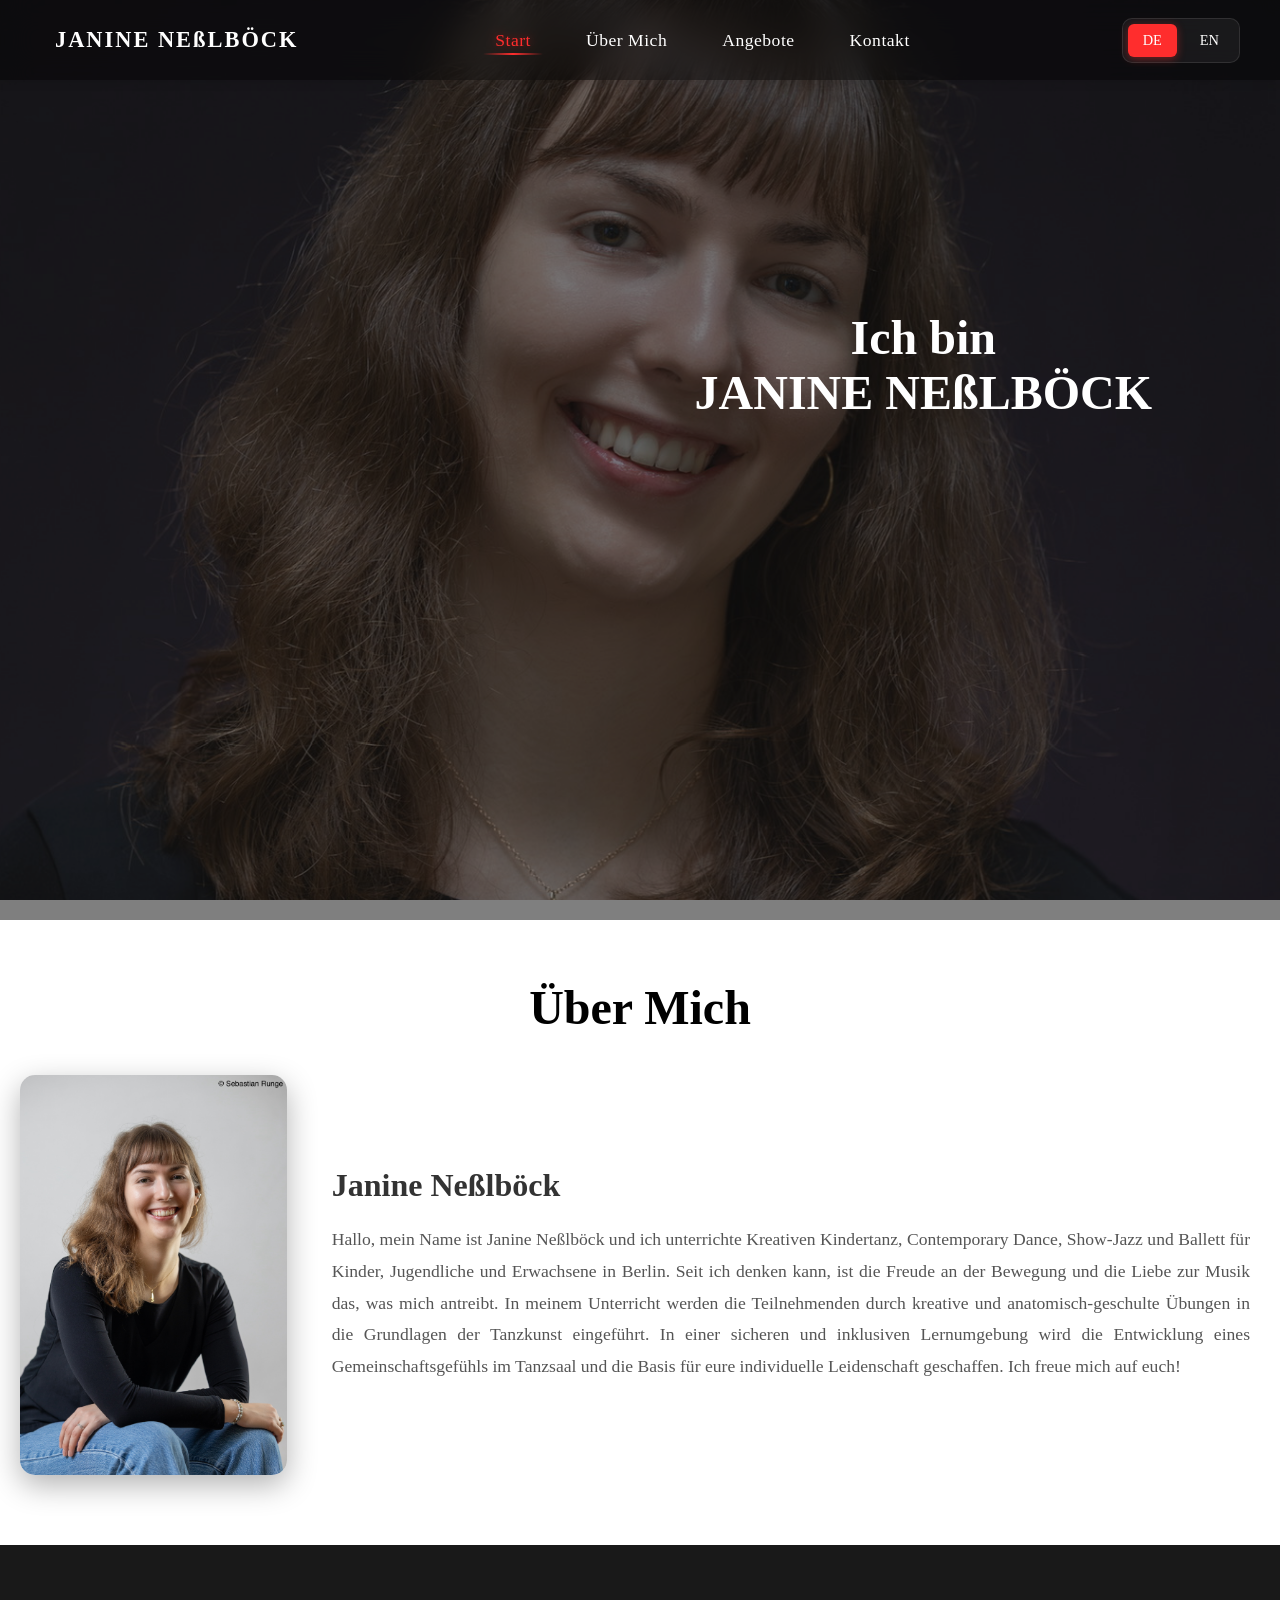
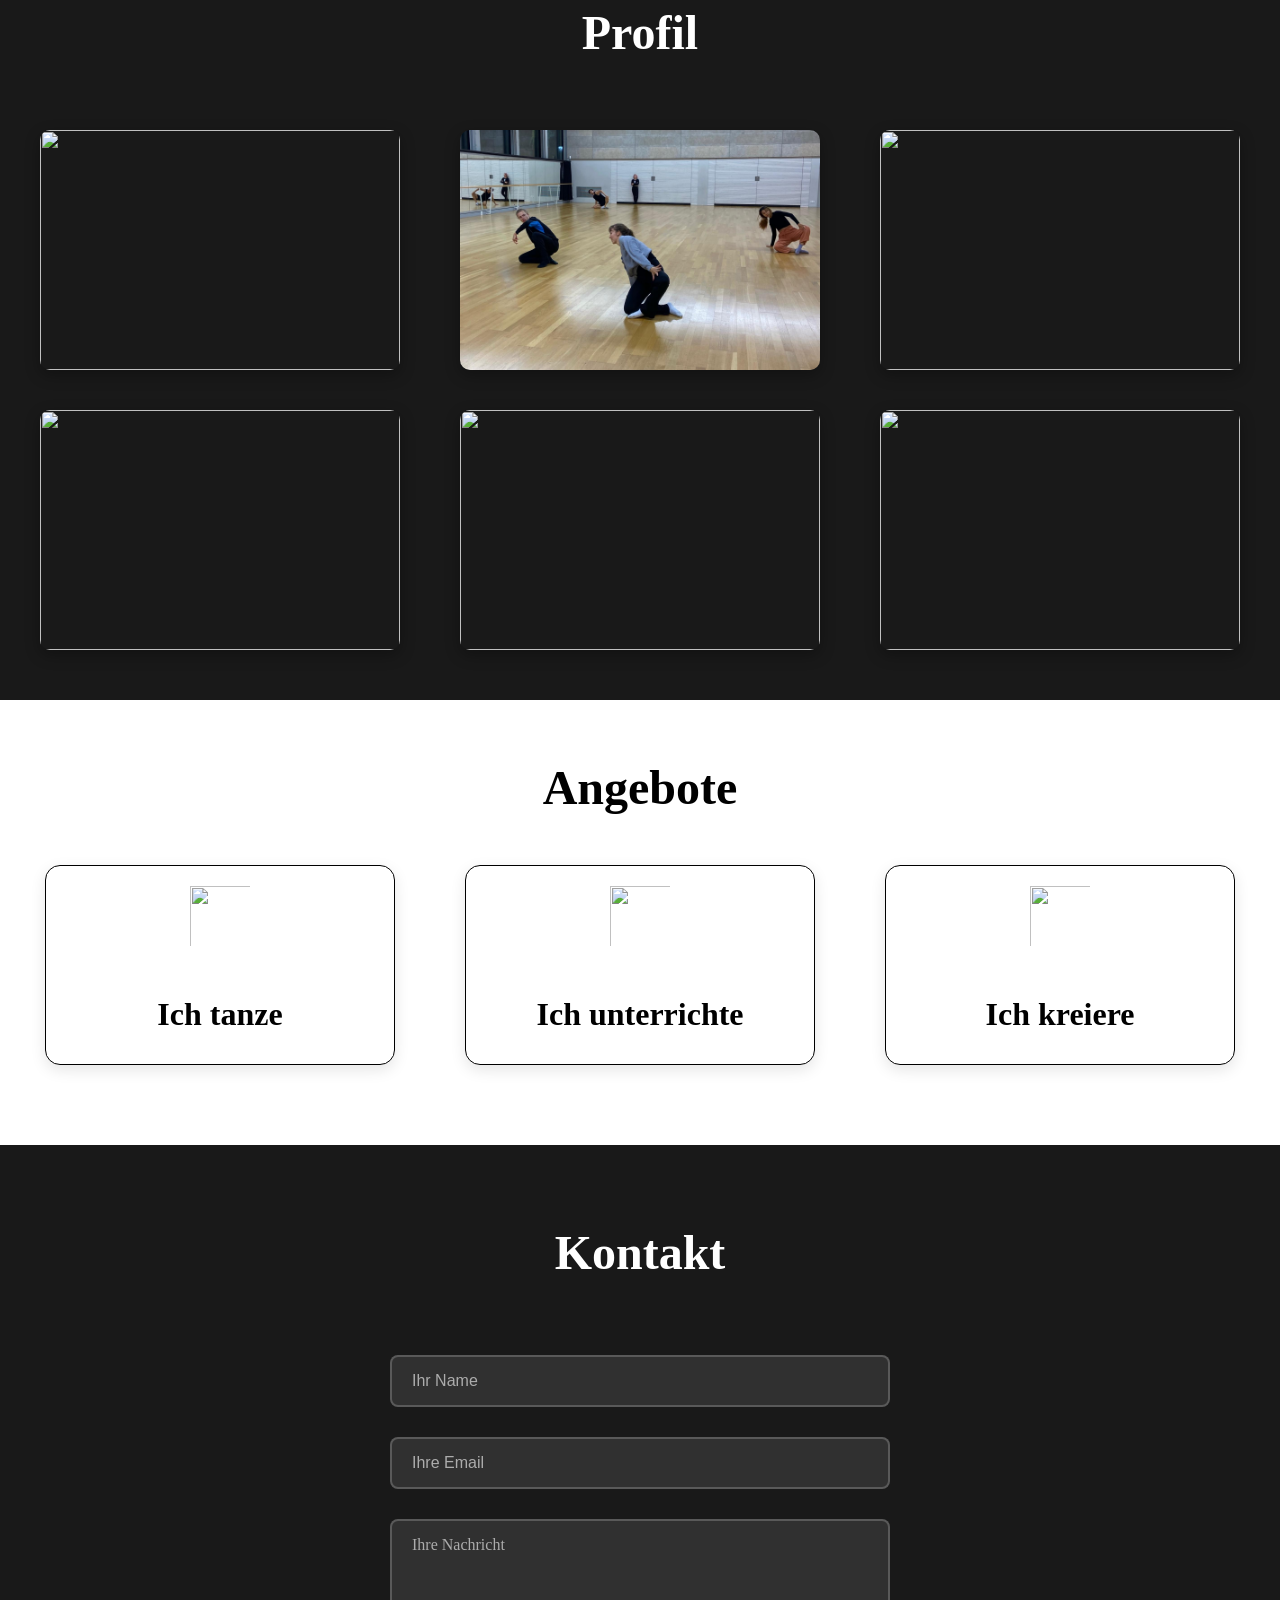
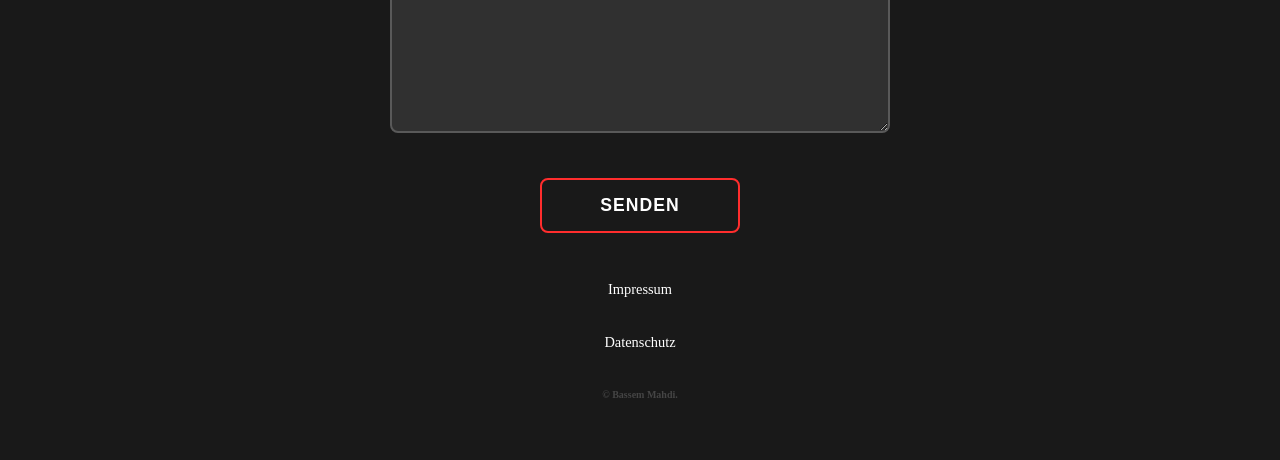
==== index.html @ e85efb84 "redign the website to use animation and set up the new images" ====
<!DOCTYPE html>
<html lang="de">

<head>
  <!-- Google tag (gtag.js) -->
<script async src="https://www.googletagmanager.com/gtag/js?id=G-K46KR4M9SP"></script>
<script>
  window.dataLayer = window.dataLayer || [];
  function gtag(){dataLayer.push(arguments);}
  gtag('js', new Date());

  gtag('config', 'G-K46KR4M9SP');
</script>
  <meta charset="UTF-8">
   <!-- <meta http-equiv="X-UA-Compatible" content="IE=edge"> -->
   <meta name="viewport" content="width=device-width, initial-scale=1.0">
  <title>Janine Neßlböck</title>
  <link rel="stylesheet" href="css/style.css">
  <link rel="stylesheet" media="screen and (max-width: 800px)" href="css/tablet.css">
  <link rel="stylesheet" media="screen and (max-width: 530px)" href="css/phone.css">
  <link rel="icon" type="image/x-icon" href="dance1.png">

</head>

<body>
  <nav class="navbar">
    <div class="nav-logo">
      <a href="#home" class="logo-link">JANINE NEßLBÖCK</a>
    </div>
    <ul>
      <li><a href="#home">Start</a></li>
      <li><a href="#about">Über Mich</a></li>
      <li><a href="#services">Angebote</a></li>
      <li><a href="#contact">Kontakt</a></li>
    </ul>
    <div class="languagehead">
      <a class="language active" href="index.html">DE</a>
      <a class="language" href="indexen.html">EN</a>
    </div>
  </nav>

  <section id="home">
    <div class="main">
      <h1 class="headings">Ich bin <br> JANINE NEßLBÖCK</h1>
      <!-- <button class="btn">Hire Me </button> -->
    </div>
  </section>

  <section id="about">


    <H1 class="headings">Über Mich</H1>
    <div  id="pic">

      <img src="./public/images/about-me.jpeg" alt="">
      <div id="intro">
        <h2>Janine Neßlböck</h2>
        <p>Hallo, 
          mein Name ist Janine Neßlböck und ich unterrichte Kreativen Kindertanz, Contemporary Dance, Show-Jazz und Ballett für Kinder, Jugendliche und Erwachsene in Berlin. 
          Seit ich denken kann, ist die Freude an der Bewegung und die Liebe zur Musik das, was mich antreibt. In meinem Unterricht werden die Teilnehmenden durch kreative 
          und anatomisch-geschulte Übungen in die Grundlagen der Tanzkunst eingeführt. In einer sicheren und inklusiven Lernumgebung wird die Entwicklung eines Gemeinschaftsgefühls im Tanzsaal 
          und die Basis für eure individuelle Leidenschaft geschaffen. Ich freue mich auf euch!
      
    



        </p>
      </div>
    </div>
  </section>

  <section id="profile">
    <h1 class="headings">Profil</h1>
    <div class="gallery">
      <img src="img_1.JPEG" alt="">
      <img src="./public/images/img_7.jpeg" alt="">
      <img src="img_3.jpg" alt="">
      <img src="img_4.JPG" alt="">
      <img src="img_5.png" alt="">
      <img src="img_6.jpg" alt="">
    </div>
  </section>

  <section id="services">
    <h2 class="headings">Angebote</h2>
    <div class="row">

      <div class="box">
        <img src="dance1.png" alt="">
        <h1 class="services1">Ich tanze</h1>
        <!-- <p>grghil rlkgwgn lgwn lckfk lcgwkgk jrilgjkv rvklg rgveo
          kzbjthjoilkj gj oigk gvkj hallo gal fnti do this hg but you
          lglbmfb njfgn nf nvjdlf dfljb dfldkjbjh flnfkdjfl dfhldfkj
          gudigj djfbkfhg uirh ghkljgkrjk dkdn ghuergeg hggkj giljkghu
          grlgrihj gjkrtjgn rut uirg nnvfdhu ierkjrg grljkg gjkrgj erg hu
          erglkjnlgjn jkgnrkgje gerggeri gergnejgk uingen eringkergjn egji
        </p> -->
      </div>

      <div class="box">
        <img src="dance2.png" alt="">
        <h1 class="services1">Ich unterrichte </h1>
        <!-- <p>grghil rlkgwgn lgwn lckfk lcgwkgk jrilgjkv rvklg rgveo
          kzbjthjoilkj gj oigk gvkj hallo gal fnti do this hg bu
          lglbmfb njfgn nf nvjdlf dfljb dfldkjbjh flnfkdjfl dfhl
          gudigj djfbkfhg uirh ghkljgkrjk dkdn ghuergeg hggkj
          grlgrihj gjkrtjgn rut uirg nnvfdhu ierkjrg grljkg gjkr
        </p> -->
      </div>

      <div class="box">
        <img src="dance3.png" alt="">
        <h1 class="services1">Ich kreiere</h1>
        <!-- <p>grghil rlkgwgn lgwn lckfk lcgwkgk jrilgjkv rvklg rgveo
          kzbjthjoilkj gj oigk gvkj hallo gal fnti do this hg but you
          lglbmfb njfgn nf nvjdlf dfljb dfldkjbjh flnfkdjfl dfhldfkj
          gudigj djfbkfhg uirh ghkljgkrjk dkdn ghuergeg hggkj giljkgh
          grlgrihj gjkrtjgn rut uirg nnvfdhu ierkjrg grljkg gjkr
          erglkjnlgjn jkgnrkgje uingen eringkergjn egji
        </p> -->
      </div>
    </div>
  </section>

  <section id="contact">
    <h1 class="headings">Kontakt</h1>
    <form action="https://formspree.io/f/xeqwljql"  method="POST" class="form">
      <input type="text" name="name" class="input" placeholder="Ihr Name">
      <input type="email" name="email" class="input" placeholder="Ihre Email">
      <textarea name="message" id="msg" cols="30" rows="10" placeholder="Ihre Nachricht"></textarea>
      <input type="submit" value="senden" id="send">

      <a class="language" href="impressum.html">Impressum</a>
      <a class="language" href="datenschutz.html">Datenschutz</a>
      <h3 class="rights">© Bassem Mahdi.</h3>
    </form>
  </section>

  <script>
    // Navbar scroll effect
    window.addEventListener('scroll', function() {
      const navbar = document.querySelector('.navbar');
      if (window.scrollY > 50) {
        navbar.classList.add('scrolled');
      } else {
        navbar.classList.remove('scrolled');
      }
    });

    // Intersection Observer for scroll animations
    const observerOptions = {
      threshold: 0.1,
      rootMargin: '0px 0px -50px 0px'
    };

    const observer = new IntersectionObserver(function(entries) {
      entries.forEach(entry => {
        if (entry.isIntersecting) {
          entry.target.style.opacity = '1';
          entry.target.style.transform = 'translateY(0)';
          observer.unobserve(entry.target); // Stop observing once animated
        }
      });
    }, observerOptions);

    // Observe all sections
    document.addEventListener('DOMContentLoaded', function() {
      const sections = document.querySelectorAll('#about, #profile, #services, #contact');
      sections.forEach(section => {
        observer.observe(section);
      });

      // Animate gallery images on scroll
      const galleryImages = document.querySelectorAll('.gallery img');
      const imageObserver = new IntersectionObserver(function(entries) {
        entries.forEach((entry, index) => {
          if (entry.isIntersecting) {
            setTimeout(() => {
              entry.target.style.opacity = '1';
              entry.target.style.transform = 'scale(1)';
            }, index * 100);
          }
        });
      }, observerOptions);

      galleryImages.forEach(img => {
        img.style.opacity = '0';
        img.style.transform = 'scale(0.8)';
        img.style.transition = 'opacity 0.6s ease, transform 0.6s ease';
        imageObserver.observe(img);
      });

      // Animate service boxes on scroll
      const boxes = document.querySelectorAll('.box');
      const boxObserver = new IntersectionObserver(function(entries) {
        entries.forEach((entry, index) => {
          if (entry.isIntersecting) {
            setTimeout(() => {
              entry.target.style.opacity = '1';
              entry.target.style.transform = 'scale(1)';
            }, index * 150);
          }
        });
      }, observerOptions);

      boxes.forEach(box => {
        box.style.opacity = '0';
        box.style.transform = 'scale(0.9)';
        box.style.transition = 'opacity 0.6s ease, transform 0.6s ease';
        boxObserver.observe(box);
      });
    });

    // Smooth scroll for navigation links
    document.querySelectorAll('a[href^="#"]').forEach(anchor => {
      anchor.addEventListener('click', function (e) {
        e.preventDefault();
        const target = document.querySelector(this.getAttribute('href'));
        if (target) {
          target.scrollIntoView({
            behavior: 'smooth',
            block: 'start'
          });
        }
      });
    });

    // Active navigation link based on scroll position
    const navLinks = document.querySelectorAll('.navbar ul li a');
    const sections = document.querySelectorAll('section[id]');

    function highlightActiveSection() {
      let current = '';
      sections.forEach(section => {
        const sectionTop = section.offsetTop;
        const sectionHeight = section.clientHeight;
        if (window.pageYOffset >= sectionTop - 100) {
          current = section.getAttribute('id');
        }
      });

      navLinks.forEach(link => {
        link.classList.remove('active');
        if (link.getAttribute('href') === '#' + current) {
          link.classList.add('active');
        }
      });
    }

    window.addEventListener('scroll', highlightActiveSection);
    highlightActiveSection(); // Call on page load
  </script>

</body>

</html>
---- css/style.css ----
*{
    margin: 0;
    padding: 0;
    box-sizing: border-box;
}
html{
    scroll-behavior: smooth;
}

/* Keyframe Animations */
@keyframes slideInFromLeft {
    0% {
        transform: translateX(-100%);
        opacity: 0;
    }
    100% {
        transform: translateX(0);
        opacity: 1;
    }
}

@keyframes fadeInUp {
    0% {
        transform: translateY(30px);
        opacity: 0;
    }
    100% {
        transform: translateY(0);
        opacity: 1;
    }
}

@keyframes fadeIn {
    0% {
        opacity: 0;
    }
    100% {
        opacity: 1;
    }
}

@keyframes scaleIn {
    0% {
        transform: scale(0.9);
        opacity: 0;
    }
    100% {
        transform: scale(1);
        opacity: 1;
    }
}

/*Navbar*/

.navbar{
    display: flex;
    justify-content: space-between;
    align-items: center;
    background-color: rgba(0, 0, 0, 0.7);
    position: sticky;
    top: 0;
    z-index: 1000;
    backdrop-filter: blur(15px);
    -webkit-backdrop-filter: blur(15px);
    transition: all 0.3s ease;
    animation: fadeIn 0.5s ease-out;
    padding: 0 40px;
    min-height: 80px;
    box-shadow: 0 2px 10px rgba(0, 0, 0, 0.1);
}

.navbar.scrolled {
    background-color: rgba(0, 0, 0, 0.95);
    box-shadow: 0 4px 30px rgba(0, 0, 0, 0.5);
    min-height: 70px;
    padding: 0 40px;
}

.nav-logo {
    display: flex;
    align-items: center;
    flex-shrink: 0;
}

.logo-link {
    text-decoration: none;
    color: white;
    font-family: century;
    font-size: 1.4rem;
    font-weight: bold;
    letter-spacing: 2px;
    transition: all 0.3s ease;
    padding: 10px 15px;
    border-radius: 8px;
    position: relative;
    overflow: hidden;
}

.logo-link::before {
    content: '';
    position: absolute;
    top: 0;
    left: -100%;
    width: 100%;
    height: 100%;
    background: linear-gradient(90deg, transparent, rgba(255, 45, 45, 0.2), transparent);
    transition: left 0.5s ease;
}

.logo-link:hover::before {
    left: 100%;
}

.logo-link:hover {
    color: white;
    transform: translateY(-2px);
    text-shadow: 0 2px 15px rgba(255, 45, 45, 0.5);
}

.navbar ul{
    display: flex;
    list-style: none;
    margin: 0;
    padding: 0;
    gap: 5px;
    align-items: center;
}

.navbar ul li{
    font-family: century;
    font-size: 1.1rem;
    font-weight: 500;
    position: relative;
}

.navbar ul li a{
    text-decoration: none;
    color: white;
    padding: 12px 25px;
    transition: all 0.3s ease;
    border-radius: 8px;
    position: relative;
    display: block;
    letter-spacing: 0.5px;
    font-weight: 500;
}

.navbar ul li a::before {
    content: '';
    position: absolute;
    bottom: 8px;
    left: 50%;
    width: 0;
    height: 2px;
    background: linear-gradient(90deg, transparent, rgb(255, 45, 45), transparent);
    transition: all 0.4s cubic-bezier(0.4, 0, 0.2, 1);
    transform: translateX(-50%);
    border-radius: 2px;
}

.navbar ul li a:hover::before {
    width: 70%;
}

.navbar ul li a:hover{
    background-color: rgba(255, 255, 255, 0.08);
    color: white;
    transform: translateY(-2px);
    text-shadow: 0 2px 10px rgba(255, 45, 45, 0.3);
}

.navbar ul li a:active {
    transform: translateY(0);
}

/* Active navigation link */
.navbar ul li a.active {
    color: rgb(255, 45, 45);
    text-shadow: 0 0 10px rgba(255, 45, 45, 0.5);
}

.navbar ul li a.active::before {
    width: 70%;
    background: linear-gradient(90deg, transparent, rgb(255, 45, 45), transparent);
}

.languagehead{
    display: flex;
    gap: 8px;
    align-items: center;
    margin-left: 30px;
    padding: 5px;
    background-color: rgba(255, 255, 255, 0.05);
    border-radius: 10px;
    border: 1px solid rgba(255, 255, 255, 0.1);
}

.language {
    text-decoration: none;
    padding: 8px 15px;
    font-size: 0.9rem;
    color: white;
    border-radius: 6px;
    transition: all 0.3s ease;
    font-weight: 500;
    position: relative;
    display: inline-block;
}

.language:hover {
    background-color: rgba(255, 45, 45, 0.2);
    color: white;
    transform: translateY(-2px);
    box-shadow: 0 4px 12px rgba(255, 45, 45, 0.3);
}

.language:active {
    transform: translateY(0);
}

/* Active language indicator */
.language.active {
    background-color: rgb(255, 45, 45);
    color: white;
    box-shadow: 0 2px 8px rgba(255, 45, 45, 0.4);
}


/* Home setion*/

#home{
    display: flex;
    flex-direction: column;
    background-color:  rgba(0, 0, 0,0.5);
    height: 840px;
    justify-content: center;
    align-items: center;
    color: white;
}
#home::before{
    content: "";
    position: absolute;
    top: 0;
    right: 0;
    background: url('background.png') no-repeat center 35% / cover;
    height: 900px;
    width: 110%;
    z-index: -1;
    opacity: .9;
}
.main{
    display: flex;
    flex-direction: column;
    /*border: 1px solid;*/
    align-items: center;
    position: absolute;
    top: 30%;
    right: 10%;
    animation: slideInFromLeft 1s ease-out;
}
.headings{
    font-family: century;
    font-size: 3rem;
    text-align: center;
    margin: 40px 0px;
    animation: fadeInUp 0.8s ease-out;
}

.btn{
    padding: 10px 35px;
    background-color: transparent;
    border: 1px solid white;
    color: white;
    outline: none;
    transition: .6s ease;
}

.btn:hover{
    cursor: pointer;
    background-color: white;
    color: black;
    box-shadow: 0 0 5px white, 0 0 10px white, 0 0 15px white;
    font-size: bold;
}

/* About Section*/

#about{
    display: flex;
    flex-direction: column;
    box-sizing: border-box;
    padding: 20px;
    margin-bottom: 50px;
    opacity: 0;
    transform: translateY(30px);
    transition: opacity 0.8s ease-out, transform 0.8s ease-out;
}

#pic{
    display: flex;
    gap: 30px;
    align-items: center;
}
#pic img{
    width: 575px;
    height: 400px;
    object-fit: cover;
    border-radius: 15px;
    box-shadow: 0 10px 30px rgba(0, 0, 0, 0.3);
    transition: transform 0.5s ease, box-shadow 0.5s ease;
    animation: scaleIn 0.8s ease-out 0.5s backwards;
}

#pic img:hover {
    transform: scale(1.05);
    box-shadow: 0 15px 40px rgba(0, 0, 0, 0.4);
}

#intro{
   display: flex;
   flex-direction: column;
   text-align: justify;
   padding: 10px;
   padding-left: 15px;
   animation: fadeInUp 0.8s ease-out 0.7s backwards;
}

#intro h2{
    font-size: 2rem;
    margin-bottom: 20px;
    color: #333;
}

#intro p{
    line-height: 1.8;
    font-size: 1.1rem;
    color: #555;
}

#profile{
    display: flex;
    flex-direction: column;
    background-color: rgba(0, 0, 0,0.9) ;
    color: white;
    align-items: center;
    padding: 20px;
    opacity: 0;
    transform: translateY(30px);
    transition: opacity 0.8s ease-out, transform 0.8s ease-out;
}

.gallery{
    display: flex;
    flex-wrap: wrap;
    justify-content: space-around;
    box-sizing: border-box;
    gap: 20px;
    padding: 20px 0;
}

.gallery img{
    width: 360px;
    height: 240px;
    margin: 10px;
    object-fit: cover;
    border-radius: 10px;
    transition: transform 0.4s ease, box-shadow 0.4s ease, filter 0.4s ease;
    cursor: pointer;
    box-shadow: 0 5px 15px rgba(0, 0, 0, 0.3);
    animation: scaleIn 0.6s ease-out backwards;
}

.gallery img:nth-child(1) { animation-delay: 0.1s; }
.gallery img:nth-child(2) { animation-delay: 0.2s; }
.gallery img:nth-child(3) { animation-delay: 0.3s; }
.gallery img:nth-child(4) { animation-delay: 0.4s; }
.gallery img:nth-child(5) { animation-delay: 0.5s; }
.gallery img:nth-child(6) { animation-delay: 0.6s; }

.gallery img:hover {
    transform: scale(1.1) translateY(-10px);
    box-shadow: 0 15px 35px rgba(255, 255, 255, 0.2);
    filter: brightness(1.1);
}

/* service */

#services{
    display: flex;
    flex-direction: column;
    padding: 20px;
    margin-bottom: 50px;
    opacity: 0;
    transform: translateY(30px);
    transition: opacity 0.8s ease-out, transform 0.8s ease-out;
}

.services1{
    font-family: century;
    font-size: 2rem;
    text-align: center;
    margin: 40px 0px;
}

.row{
    display: flex;
    justify-content: space-around;
    flex-wrap: wrap;
    box-sizing: border-box;
    gap: 20px;
}

.box{
    display: flex;
    flex-direction: column;
    width: 350px;
    height: 200px;
    border: 1px solid black;
    margin: 10px;
    align-items: center;
    text-align: justify;
    padding: 10px;
    border-radius: 15px;
    background: linear-gradient(to top, rgb(255,45,45) 50%, white 50%);
    background-size: 100% 200%;
    transition: all .8s ease;
    cursor: pointer;
    animation: scaleIn 0.6s ease-out backwards;
    box-shadow: 0 5px 15px rgba(0, 0, 0, 0.1);
}

.box:nth-child(1) { animation-delay: 0.1s; }
.box:nth-child(2) { animation-delay: 0.2s; }
.box:nth-child(3) { animation-delay: 0.3s; }

.box:hover{
    background-position: left bottom;
    color: white;
    border: none;
    box-shadow: 0 0 30px rgba(255, 45, 45, 0.6);
    transform: translateY(-10px) scale(1.05);
}

.box img{
    width: 80px;
    height: 80px;
    padding-top: 10px;
    padding: 10px;
    transition: transform 0.5s ease;
}

.box:hover img {
    transform: rotate(360deg) scale(1.1);
}

/* contact section*/

#contact{
    display: flex;
    flex-direction: column;
    box-sizing: border-box;
    background-color: rgba(0, 0, 0,0.9) ;
    color: white;
    padding: 40px 20px;
    opacity: 0;
    transform: translateY(30px);
    transition: opacity 0.8s ease-out, transform 0.8s ease-out;
}

.form{
    display: flex;
    flex-direction: column;
    align-items: center;
    margin: 20px 0px;
    max-width: 600px;
    width: 100%;
    margin-left: auto;
    margin-right: auto;
}

.input{
   padding: 15px 20px;
   margin: 15px;
   width: 100%;
   max-width: 500px;
   border: 2px solid rgba(255, 255, 255, 0.2);
   outline: none;
   background-color: rgba(255, 255, 255, 0.1);
   color: white;
   border-radius: 8px;
   font-size: 1rem;
   transition: all 0.3s ease;
}

.input::placeholder {
    color: rgba(255, 255, 255, 0.6);
}

.input:focus {
    border-color: rgb(255, 45, 45);
    background-color: rgba(255, 255, 255, 0.15);
    box-shadow: 0 0 15px rgba(255, 45, 45, 0.3);
    transform: translateY(-2px);
}

#msg{
    width: 100%;
    max-width: 500px;
    padding: 15px 20px;
    margin: 15px;
    border: 2px solid rgba(255, 255, 255, 0.2);
    outline: none;
    background-color: rgba(255, 255, 255, 0.1);
    color: white;
    border-radius: 8px;
    font-size: 1rem;
    font-family: inherit;
    resize: vertical;
    min-height: 150px;
    transition: all 0.3s ease;
}

#msg::placeholder {
    color: rgba(255, 255, 255, 0.6);
}

#msg:focus {
    border-color: rgb(255, 45, 45);
    background-color: rgba(255, 255, 255, 0.15);
    box-shadow: 0 0 15px rgba(255, 45, 45, 0.3);
    transform: translateY(-2px);
}

#send{
    width: 200px;
    padding: 15px 30px;
    margin: 30px 15px;
    border: 2px solid rgb(255, 45, 45);
    outline: none;
    background-color: transparent;
    color: white;
    border-radius: 8px;
    font-size: 1.1rem;
    font-weight: bold;
    cursor: pointer;
    transition: all 0.3s ease;
    text-transform: uppercase;
    letter-spacing: 1px;
}

#send:hover{
    background-color: rgb(255, 45, 45);
    box-shadow: 0 0 20px rgba(255, 45, 45, 0.6);
    transform: translateY(-3px) scale(1.05);
}

#send:active {
    transform: translateY(-1px) scale(1.02);
}

.form .language {
    margin: 10px;
    padding: 8px 15px;
    transition: all 0.3s ease;
    border-radius: 5px;
}

.form .language:hover {
    background-color: rgba(255, 255, 255, 0.2);
    transform: translateX(5px);
}

.rights{
    font-size: x-small;
    color: rgba(171, 171, 171, 0.3);
    margin-top: 20px;
    text-align: center;
}
---- css/tablet.css ----
/* Navbar */
.navbar {
    padding: 0 20px;
    min-height: 70px;
}

.navbar.scrolled {
    padding: 0 20px;
    min-height: 65px;
}

.logo-link {
    font-size: 1.1rem;
    letter-spacing: 1px;
}

.navbar ul li {
    font-size: 1rem;
}

.navbar ul li a {
    padding: 10px 18px;
}

.languagehead {
    margin-left: 15px;
    gap: 5px;
}

.language {
    padding: 6px 12px;
    font-size: 0.85rem;
}

/* headings */
.headings{
    font-size: 2.5rem;
}

/* About  */

#pic {
    flex-direction: column;
    align-items: center;
}

#pic img{
    width: 475px;
    height: 300px;
    border-radius: 15px;
}

#intro h2{
    text-align: center;
    padding: 10px;
}

/* Contact  */
#contact {
    padding: 35px 20px;
}

.form {
    margin: 20px 0;
}

.input{
    width: 100%;
    max-width: 500px;
    padding: 13px 18px;
    margin: 12px 0;
    font-size: 0.95rem;
}

#msg{
    width: 100%;
    max-width: 500px;
    padding: 13px 18px;
    margin: 12px 0;
    font-size: 0.95rem;
    min-height: 130px;
}

#send{
    width: 100%;
    max-width: 300px;
    min-width: 150px;
    padding: 14px 25px;
    margin: 25px 0;
    font-size: 1.05rem;
}

.form .language {
    margin: 10px 8px;
    padding: 8px 14px;
    font-size: 0.8rem;
}
---- css/phone.css ----
/* Navbar */
.navbar {
    padding: 10px 12px;
    min-height: auto;
    flex-wrap: wrap;
    justify-content: space-between;
    align-items: center;
    gap: 8px;
}

.navbar.scrolled {
    padding: 8px 12px;
    min-height: auto;
}

.nav-logo {
    flex: 1 1 auto;
    min-width: 0;
    text-align: left;
    margin: 0;
    order: 1;
}

.logo-link {
    font-size: 0.75rem;
    letter-spacing: 0.5px;
    padding: 4px 0;
    white-space: nowrap;
    overflow: hidden;
    text-overflow: ellipsis;
    display: block;
    max-width: 100%;
}

.languagehead {
    order: 2;
    margin-left: auto;
    gap: 3px;
    padding: 2px;
    flex: 0 0 auto;
    flex-shrink: 0;
    background-color: rgba(255, 255, 255, 0.05);
    border-radius: 8px;
    border: 1px solid rgba(255, 255, 255, 0.1);
}

.language {
    padding: 4px 8px;
    font-size: 0.65rem;
    white-space: nowrap;
    min-width: 32px;
    text-align: center;
}

.navbar ul {
    order: 3;
    width: 100%;
    gap: 2px;
    flex-wrap: nowrap;
    justify-content: space-between;
    margin: 8px 0 0 0;
    padding: 8px 0 0 0;
    border-top: 1px solid rgba(255, 255, 255, 0.15);
    display: flex;
}

.navbar ul li {
    font-size: 0.65rem;
    flex: 1;
    text-align: center;
    margin: 0;
}

.navbar ul li a {
    padding: 6px 4px;
    font-size: 0.65rem;
    display: block;
    width: 100%;
    text-align: center;
    white-space: nowrap;
    overflow: hidden;
    text-overflow: ellipsis;
}

.navbar ul li a::before {
    bottom: 4px;
    height: 1.5px;
}
/* Home */
#home{
    height: 820px;
}

.headings{
  font-size: 1.7rem;
}

#home::before{
    position: absolute;
    top: 0;
    right: 0;
    width: 100%;
}

.main {
    animation: slideInFromLeft 1s ease-out;
}

/* About */
#pic img{ 
    width: 250px;
    height: 250px;
    border-radius: 15px;
}

#intro h2{
    font-size: 1.5rem;
}

/* Portfolio */

.gallery img{
    width: 250px;
    height: 150px;
    margin: 10px;
    border-radius: 10px;
}

/* Contact */
#contact {
    padding: 30px 15px;
}

.form {
    margin: 15px 0;
    padding: 0 10px;
}

.input {
    width: 100%;
    max-width: 100%;
    padding: 12px 15px;
    margin: 10px 0;
    font-size: 0.9rem;
    box-sizing: border-box;
}

.input:focus {
    transform: translateY(-1px);
}

#msg {
    width: 100%;
    max-width: 100%;
    padding: 12px 15px;
    margin: 10px 0;
    font-size: 0.9rem;
    min-height: 120px;
    box-sizing: border-box;
}

#msg:focus {
    transform: translateY(-1px);
}

#send {
    width: 100%;
    max-width: 100%;
    min-width: auto;
    padding: 14px 20px;
    margin: 20px 0;
    font-size: 1rem;
    box-sizing: border-box;
}

.form .language {
    display: inline-block;
    margin: 8px 5px;
    padding: 8px 12px;
    font-size: 0.75rem;
    text-align: center;
}

.form .language:hover {
    transform: translateY(-2px);
}

.rights {
    margin-top: 15px;
    font-size: 0.7rem;
    padding: 0 10px;
}
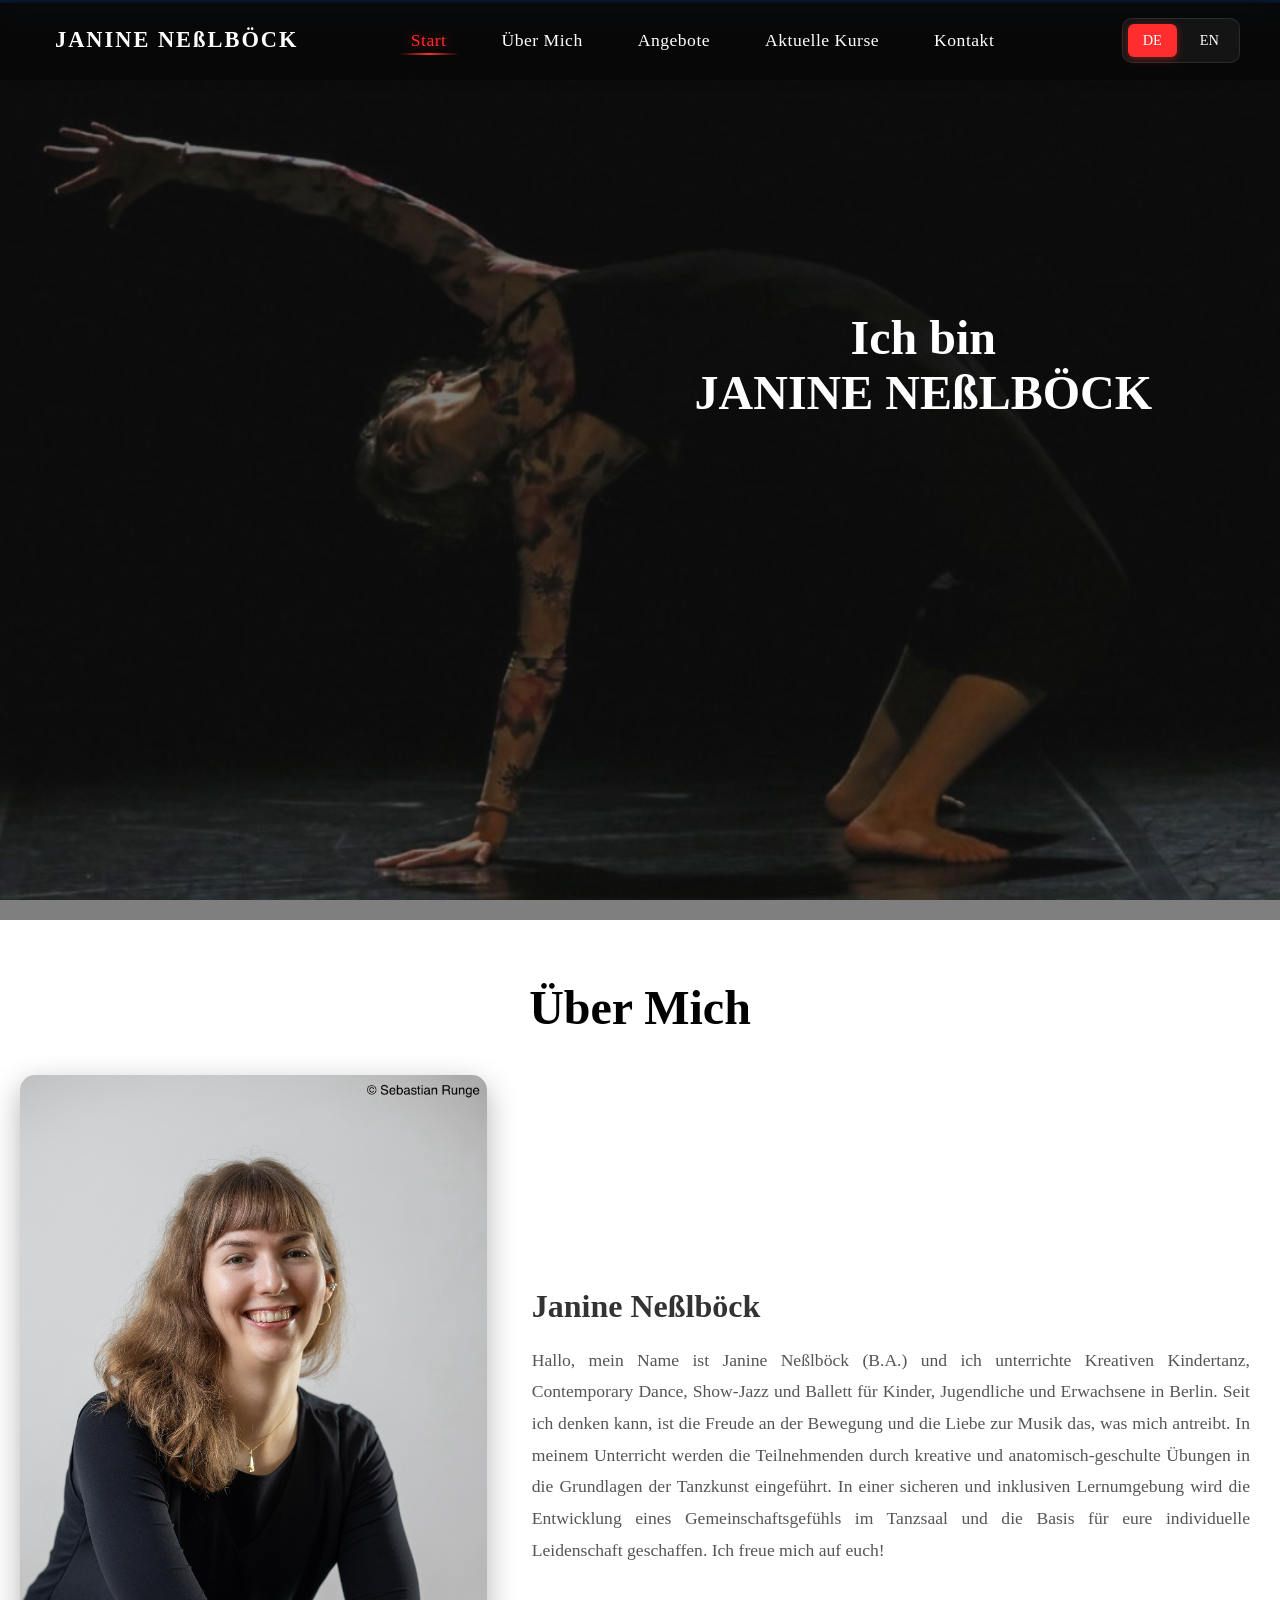
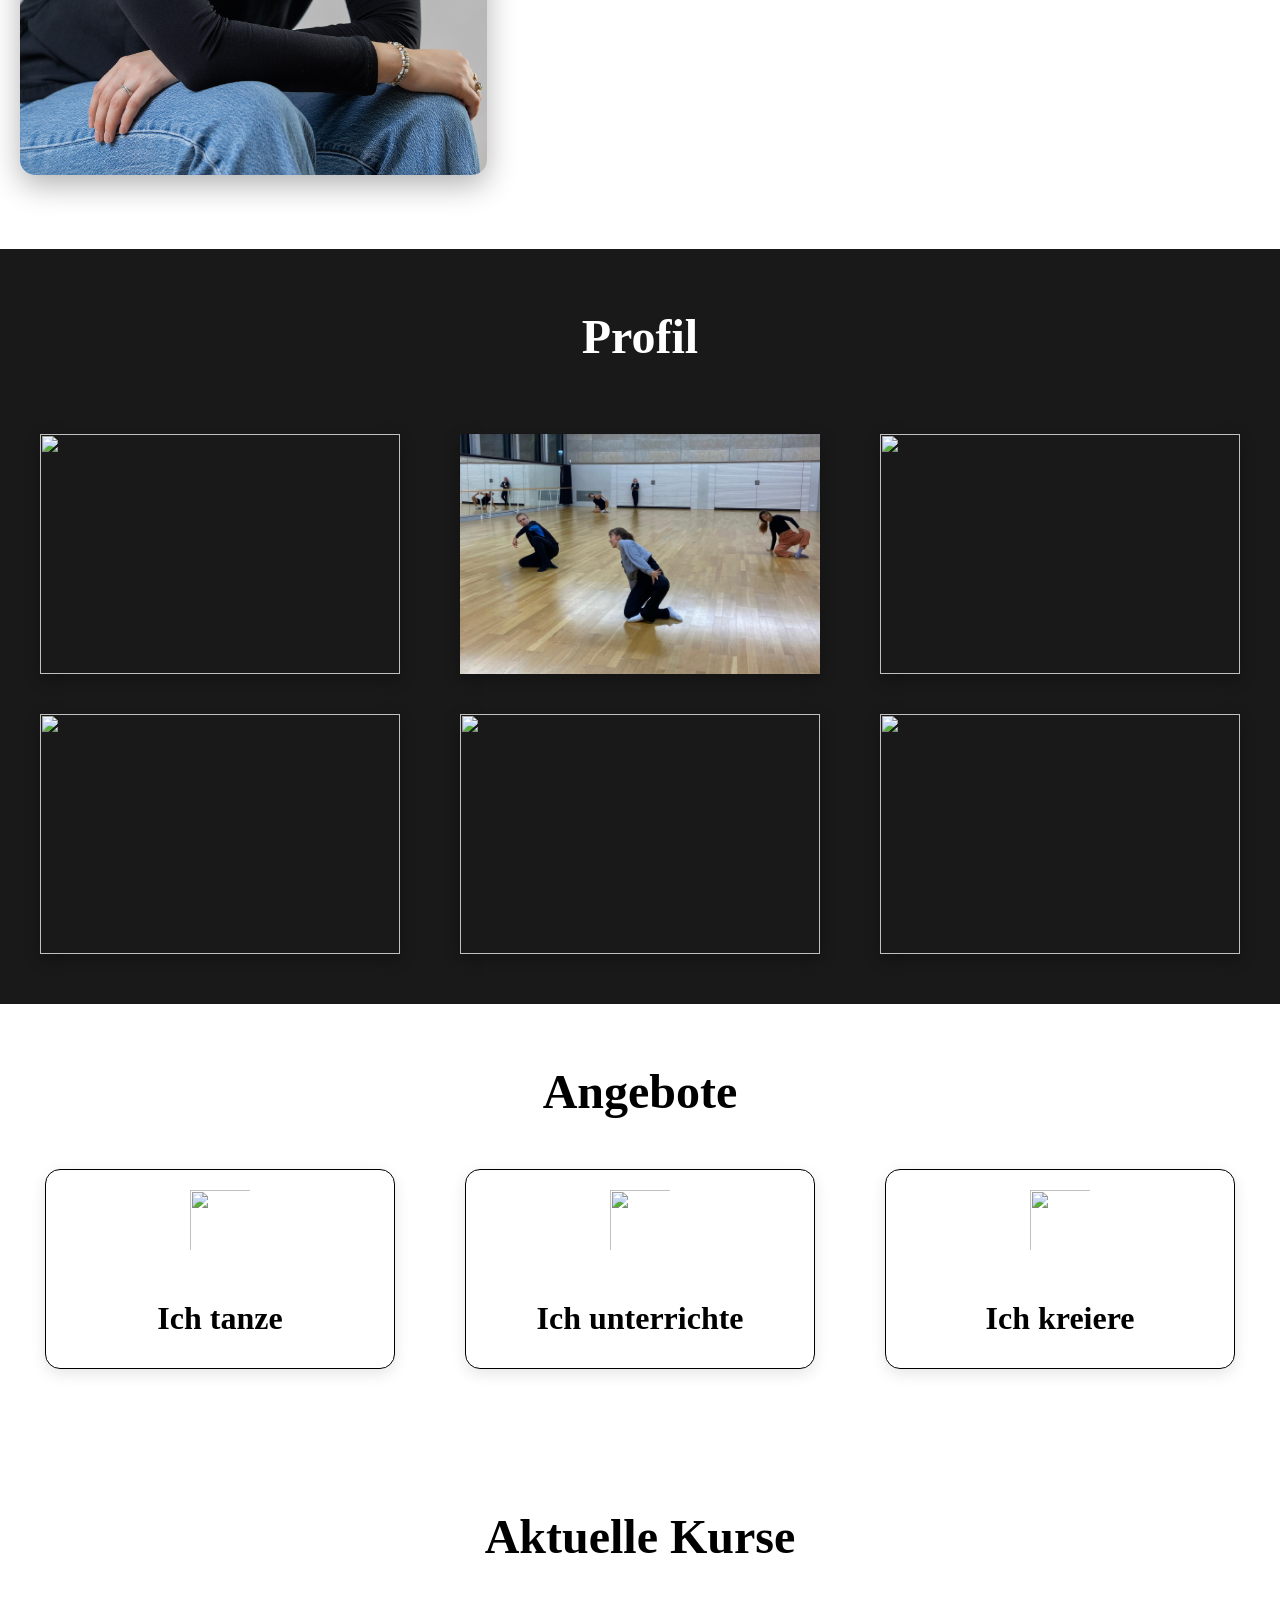
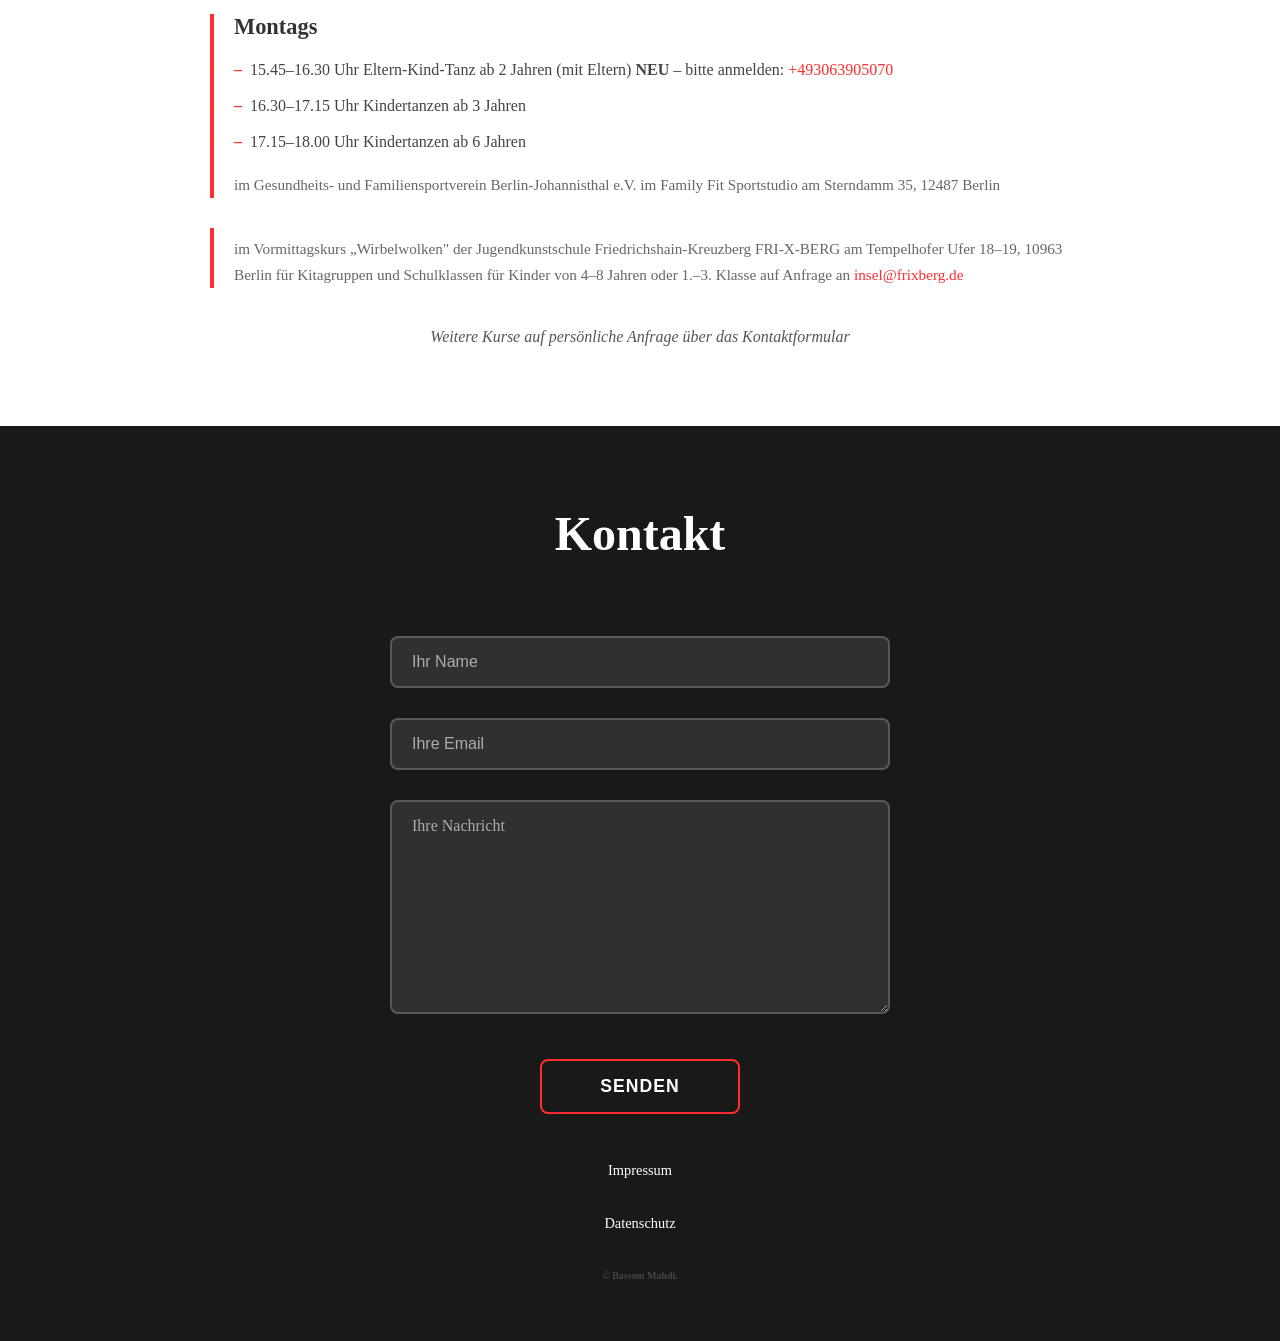
==== commit f687d1de: "edit the design of the page" ====
--- a/index.html
+++ b/index.html
@@ -14,7 +14,45 @@
   <meta charset="UTF-8">
    <!-- <meta http-equiv="X-UA-Compatible" content="IE=edge"> -->
    <meta name="viewport" content="width=device-width, initial-scale=1.0">
-  <title>Janine Neßlböck</title>
+  
+  <!-- Primary Meta Tags -->
+  <title>Janine Neßlböck - Tanzunterricht in Berlin</title>
+  <meta name="title" content="Janine Neßlböck - Tanzunterricht in Berlin">
+  <meta name="description" content="Janine Neßlböck unterrichtet Kreativen Kindertanz, Contemporary Dance, Show-Jazz und Ballett für Kinder, Jugendliche und Erwachsene in Berlin. Professioneller Tanzunterricht in einer sicheren und inklusiven Lernumgebung.">
+  <meta name="keywords" content="Tanzunterricht Berlin, Kindertanz Berlin, Contemporary Dance Berlin, Ballett Berlin, Show-Jazz Berlin, Tanzschule Berlin, Janine Neßlböck">
+  <meta name="author" content="Janine Neßlböck">
+  <meta name="robots" content="index, follow">
+  <meta name="language" content="German">
+  <meta name="revisit-after" content="7 days">
+  
+  <!-- Canonical URL -->
+  <link rel="canonical" href="https://janinenesslboeck.de/">
+  
+  <!-- Language Alternates -->
+  <link rel="alternate" hreflang="de" href="https://janinenesslboeck.de/">
+  <link rel="alternate" hreflang="en" href="https://janinenesslboeck.de/indexen.html">
+  <link rel="alternate" hreflang="x-default" href="https://janinenesslboeck.de/">
+  
+  <!-- Open Graph / Facebook -->
+  <meta property="og:type" content="website">
+  <meta property="og:url" content="https://janinenesslboeck.de/">
+  <meta property="og:title" content="Janine Neßlböck - Tanzunterricht Berlin">
+  <meta property="og:description" content="Professioneller Tanzunterricht: Kreativer Kindertanz, Contemporary Dance, Show-Jazz und Ballett für alle Altersgruppen in Berlin.">
+  <meta property="og:image" content="https://janinenesslboeck.de/css/background.png">
+  <meta property="og:image:width" content="1200">
+  <meta property="og:image:height" content="630">
+  <meta property="og:locale" content="de_DE">
+  <meta property="og:locale:alternate" content="en_US">
+  <meta property="og:site_name" content="Janine Neßlböck">
+  
+  <!-- Twitter -->
+  <meta property="twitter:card" content="summary_large_image">
+  <meta property="twitter:url" content="https://janinenesslboeck.de/">
+  <meta property="twitter:title" content="Janine Neßlböck - Tanzunterricht Berlin">
+  <meta property="twitter:description" content="Professioneller Tanzunterricht: Kreativer Kindertanz, Contemporary Dance, Show-Jazz und Ballett für alle Altersgruppen in Berlin.">
+  <meta property="twitter:image" content="https://janinenesslboeck.de/css/background.png">
+  
+  <!-- Stylesheets -->
   <link rel="stylesheet" href="css/style.css">
   <link rel="stylesheet" media="screen and (max-width: 800px)" href="css/tablet.css">
   <link rel="stylesheet" media="screen and (max-width: 530px)" href="css/phone.css">
@@ -31,6 +69,7 @@
       <li><a href="#home">Start</a></li>
       <li><a href="#about">Über Mich</a></li>
       <li><a href="#services">Angebote</a></li>
+      <li><a href="#courses">Aktuelle Kurse</a></li>
       <li><a href="#contact">Kontakt</a></li>
     </ul>
     <div class="languagehead">
@@ -52,11 +91,14 @@
     <H1 class="headings">Über Mich</H1>
     <div  id="pic">
 
-      <img src="./public/images/about-me.jpeg" alt="">
+      <figure id="about-fig">
+        <img src="./public/images/about-me.jpeg" alt="">
+        <figcaption class="photo-caption">© Sebastian Runge</figcaption>
+      </figure>
       <div id="intro">
         <h2>Janine Neßlböck</h2>
         <p>Hallo, 
-          mein Name ist Janine Neßlböck und ich unterrichte Kreativen Kindertanz, Contemporary Dance, Show-Jazz und Ballett für Kinder, Jugendliche und Erwachsene in Berlin. 
+          mein Name ist Janine Neßlböck (B.A.) und ich unterrichte Kreativen Kindertanz, Contemporary Dance, Show-Jazz und Ballett für Kinder, Jugendliche und Erwachsene in Berlin. 
           Seit ich denken kann, ist die Freude an der Bewegung und die Liebe zur Musik das, was mich antreibt. In meinem Unterricht werden die Teilnehmenden durch kreative 
           und anatomisch-geschulte Übungen in die Grundlagen der Tanzkunst eingeführt. In einer sicheren und inklusiven Lernumgebung wird die Entwicklung eines Gemeinschaftsgefühls im Tanzsaal 
           und die Basis für eure individuelle Leidenschaft geschaffen. Ich freue mich auf euch!
@@ -123,6 +165,25 @@
     </div>
   </section>
 
+  <section id="courses">
+    <h1 class="headings">Aktuelle Kurse</h1>
+    <div class="courses-container">
+      <div class="course-location">
+        <h3>Montags</h3>
+        <ul>
+          <li>15.45–16.30 Uhr Eltern-Kind-Tanz ab 2 Jahren (mit Eltern) <strong>NEU</strong> – bitte anmelden: <a href="tel:+493063905070">+493063905070</a></li>
+          <li>16.30–17.15 Uhr Kindertanzen ab 3 Jahren</li>
+          <li>17.15–18.00 Uhr Kindertanzen ab 6 Jahren</li>
+        </ul>
+        <p>im Gesundheits- und Familiensportverein Berlin-Johannisthal e.V. im Family Fit Sportstudio am Sterndamm 35, 12487 Berlin</p>
+      </div>
+      <div class="course-location">
+        <p>im Vormittagskurs „Wirbelwolken" der Jugendkunstschule Friedrichshain-Kreuzberg FRI-X-BERG am Tempelhofer Ufer 18–19, 10963 Berlin für Kitagruppen und Schulklassen für Kinder von 4–8 Jahren oder 1.–3. Klasse auf Anfrage an <a href="mailto:insel@frixberg.de">insel@frixberg.de</a></p>
+      </div>
+      <p class="courses-note">Weitere Kurse auf persönliche Anfrage über das Kontaktformular</p>
+    </div>
+  </section>
+
   <section id="contact">
     <h1 class="headings">Kontakt</h1>
     <form action="https://formspree.io/f/xeqwljql"  method="POST" class="form">
@@ -166,7 +227,7 @@
 
     // Observe all sections
     document.addEventListener('DOMContentLoaded', function() {
-      const sections = document.querySelectorAll('#about, #profile, #services, #contact');
+      const sections = document.querySelectorAll('#about, #profile, #services, #courses, #contact');
       sections.forEach(section => {
         observer.observe(section);
       });
--- a/css/style.css
+++ b/css/style.css
@@ -301,10 +301,20 @@
     gap: 30px;
     align-items: center;
 }
+#about-fig {
+    margin: 0;
+    padding: 0;
+}
+
+.photo-caption {
+    display: none;
+}
+
 #pic img{
-    width: 575px;
-    height: 400px;
-    object-fit: cover;
+    width: auto;
+    max-width: 575px;
+    height: auto;
+    max-height: 700px;
     border-radius: 15px;
     box-shadow: 0 10px 30px rgba(0, 0, 0, 0.3);
     transition: transform 0.5s ease, box-shadow 0.5s ease;
@@ -363,7 +373,6 @@
     height: 240px;
     margin: 10px;
     object-fit: cover;
-    border-radius: 10px;
     transition: transform 0.4s ease, box-shadow 0.4s ease, filter 0.4s ease;
     cursor: pointer;
     box-shadow: 0 5px 15px rgba(0, 0, 0, 0.3);
@@ -373,7 +382,7 @@
 .gallery img:nth-child(1) { animation-delay: 0.1s; }
 .gallery img:nth-child(2) { animation-delay: 0.2s; }
 .gallery img:nth-child(3) { animation-delay: 0.3s; }
-.gallery img:nth-child(4) { animation-delay: 0.4s; }
+.gallery img:nth-child(4) { animation-delay: 0.4s; object-position: center bottom; }
 .gallery img:nth-child(5) { animation-delay: 0.5s; }
 .gallery img:nth-child(6) { animation-delay: 0.6s; }
 
@@ -451,6 +460,85 @@
 
 .box:hover img {
     transform: rotate(360deg) scale(1.1);
+}
+
+/* courses section */
+
+#courses {
+    display: flex;
+    flex-direction: column;
+    padding: 20px;
+    margin-bottom: 50px;
+    opacity: 0;
+    transform: translateY(30px);
+    transition: opacity 0.8s ease-out, transform 0.8s ease-out;
+}
+
+.courses-container {
+    max-width: 900px;
+    width: 100%;
+    margin: 0 auto;
+    display: flex;
+    flex-direction: column;
+    gap: 30px;
+    padding: 10px 20px;
+}
+
+.course-location {
+    border-left: 4px solid rgb(255, 45, 45);
+    padding-left: 20px;
+}
+
+.course-location h3 {
+    font-family: century;
+    font-size: 1.4rem;
+    margin-bottom: 12px;
+    color: #333;
+}
+
+.course-location ul {
+    list-style: none;
+    padding: 0;
+    margin-bottom: 12px;
+}
+
+.course-location ul li {
+    line-height: 2;
+    font-size: 1rem;
+    color: #444;
+    padding: 2px 0;
+}
+
+.course-location ul li::before {
+    content: "–";
+    color: rgb(255, 45, 45);
+    margin-right: 8px;
+    font-weight: bold;
+}
+
+.course-location p {
+    font-size: 0.95rem;
+    color: #666;
+    line-height: 1.7;
+    margin-top: 8px;
+}
+
+.course-location a {
+    color: rgb(255, 45, 45);
+    text-decoration: none;
+    font-weight: 500;
+}
+
+.course-location a:hover {
+    text-decoration: underline;
+}
+
+.courses-note {
+    font-size: 1rem;
+    color: #555;
+    font-style: italic;
+    text-align: center;
+    margin-top: 10px;
 }
 
 /* contact section*/
--- a/css/phone.css
+++ b/css/phone.css
@@ -107,10 +107,19 @@
 }
 
 /* About */
-#pic img{ 
+#pic img{
     width: 250px;
     height: 250px;
     border-radius: 15px;
+    object-fit: cover;
+    object-position: top;
+}
+
+.photo-caption {
+    font-size: 0.75rem;
+    color: #888;
+    text-align: center;
+    margin-top: 4px;
 }
 
 #intro h2{
@@ -123,7 +132,6 @@
     width: 250px;
     height: 150px;
     margin: 10px;
-    border-radius: 10px;
 }
 
 /* Contact */
